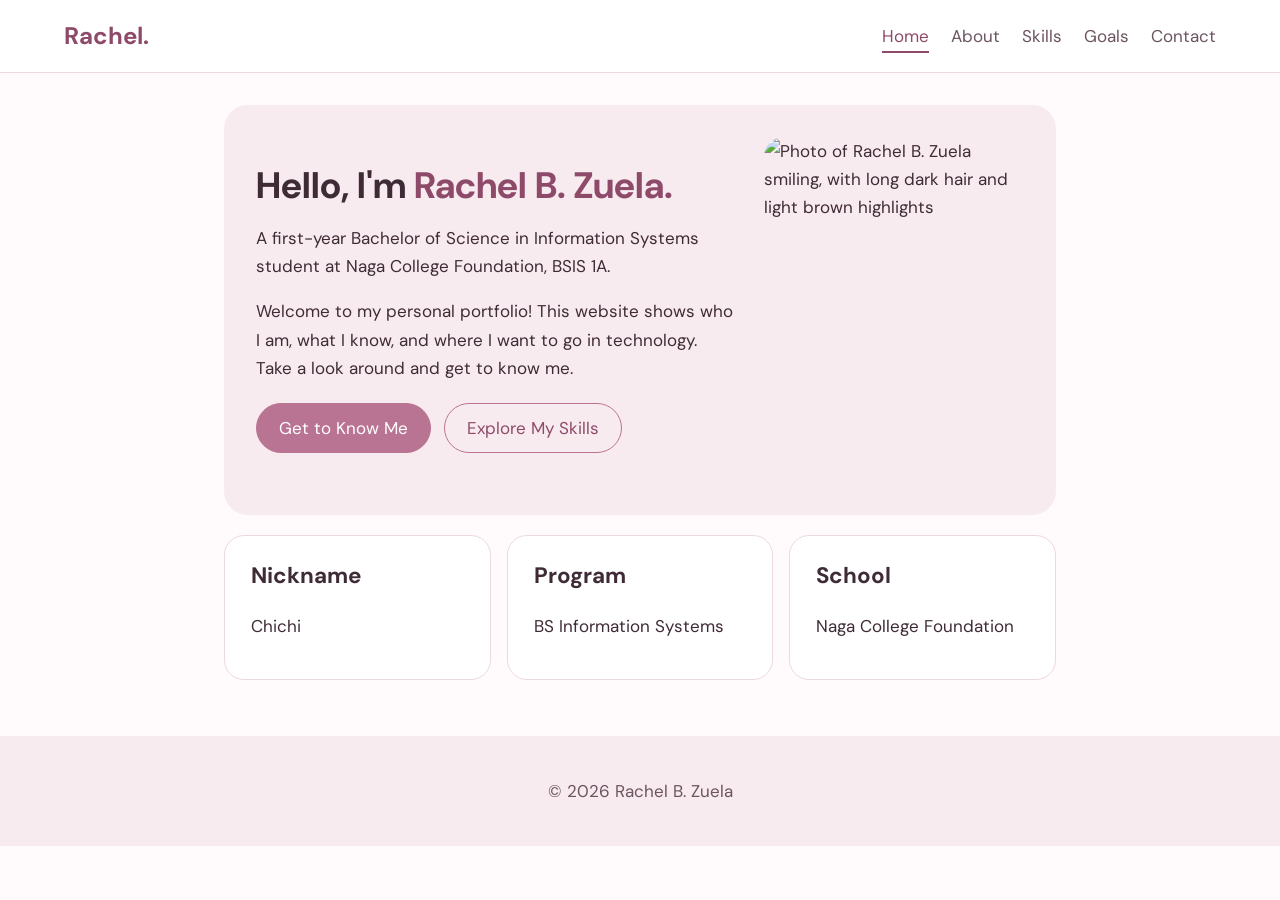
==== index.html @ 18209682 "Add files via upload" ====
<!DOCTYPE html>
<html lang="en">
<head>
<meta charset="UTF-8">
<meta name="viewport" content="width=device-width, initial-scale=1">
<title>Home | Rachel B. Zuela</title>
<link rel="preconnect" href="https://fonts.googleapis.com">
<link href="https://fonts.googleapis.com/css2?family=DM+Sans:wght@400;500;700&display=swap" rel="stylesheet">
<link rel="stylesheet" href="style.css">
</head>
<body>
<header>
<a class="logo" href="index.html">Rachel.</a>
<nav><ul>
<li><a href="index.html" aria-current="page">Home</a></li>
<li><a href="about.html">About</a></li>
<li><a href="skills.html">Skills</a></li>
<li><a href="goals.html">Goals</a></li>
<li><a href="contact.html">Contact</a></li>
</ul></nav>
</header>
<main>
<section class="hero">
<div class="hero-text">
<h1>Hello, I'm <span class="accent">Rachel B. Zuela.</span></h1>
<p>A first-year Bachelor of Science in Information Systems student at Naga College Foundation, BSIS 1A.</p>
<p>Welcome to my personal portfolio! This website shows who I am, what I know, and where I want to go in technology. Take a look around and get to know me.</p>
<a class="btn" href="about.html">Get to Know Me</a>
<a class="btn alt" href="skills.html">Explore My Skills</a>
</div>
<img class="avatar" src="images/avatar.jpg" alt="Photo of Rachel B. Zuela smiling, with long dark hair and light brown highlights">
</section>
<section class="grid">
<div class="card"><h2>Nickname</h2><p>Chichi</p></div>
<div class="card"><h2>Program</h2><p>BS Information Systems</p></div>
<div class="card"><h2>School</h2><p>Naga College Foundation</p></div>
</section>
</main>
<footer><p>&copy; 2026 Rachel B. Zuela</p></footer>
</body>
</html>
---- style.css ----
:root{--bg:#fffafb;--ink:#3f2b36;--muted:#6b5460;--accent:#8e4a69;--accent-2:#b97493;--soft:#f8ebef;--line:#ecd9e0}
*{box-sizing:border-box}
body{margin:0;font-family:'DM Sans',Arial,sans-serif;font-size:17px;line-height:1.65;color:var(--ink);background:var(--bg)}
header{display:flex;flex-wrap:wrap;justify-content:space-between;align-items:center;gap:8px 24px;padding:16px 5%;border-bottom:1px solid var(--line);background:#fff}
.logo{font-weight:700;font-size:1.5rem;color:var(--accent);text-decoration:none}
nav ul{list-style:none;display:flex;flex-wrap:wrap;gap:6px 22px;margin:0;padding:0}
nav a{color:var(--muted);text-decoration:none;padding:4px 0}
nav a:hover,nav a[aria-current="page"]{color:var(--accent);border-bottom:2px solid var(--accent)}
main{max-width:960px;margin:0 auto;padding:32px 5% 56px}
h1{font-size:2.3rem;line-height:1.2;margin:0 0 12px}
h2{font-size:1.4rem;margin:0 0 10px}
h3{font-size:1.1rem;margin:14px 0 2px}
.accent{color:var(--accent)}
.hero{background:var(--soft);border-radius:24px;padding:32px;display:flex;flex-wrap:wrap;gap:28px;align-items:center}
.hero-text{flex:1 1 320px}
.avatar{width:260px;max-width:100%;border-radius:20px;object-fit:cover;aspect-ratio:3/4}
.btn{display:inline-block;padding:10px 22px;border-radius:999px;text-decoration:none;background:var(--accent-2);color:#fff;border:1px solid var(--accent-2);margin:4px 8px 4px 0}
.btn.alt{background:transparent;color:var(--accent)}
.btn:hover{background:var(--accent);color:#fff}
.card{background:#fff;border:1px solid var(--line);border-radius:20px;padding:22px 26px;margin-top:20px}
.grid{display:grid;grid-template-columns:repeat(3,1fr);gap:16px}
.grid .card{margin-top:20px}
ul,ol{padding-left:22px;margin:6px 0}
.skill{display:flex;flex-wrap:wrap;align-items:center;gap:6px 14px;margin:10px 0}
.skill span:first-child{flex:1 1 160px}
.bar{flex:2 1 160px;height:10px;background:var(--soft);border-radius:99px;overflow:hidden}
.bar i{display:block;height:100%;background:var(--accent)}
.badge{font-size:.9rem;color:var(--accent);min-width:100px}
.photos{display:flex;flex-wrap:wrap;gap:14px}
.photos img{width:200px;max-width:100%;border-radius:14px}
a{color:var(--accent)}
footer{text-align:center;background:var(--soft);color:var(--muted);padding:24px 5%}
@media(max-width:700px){.grid{grid-template-columns:1fr}h1{font-size:1.8rem}.hero{padding:22px}}
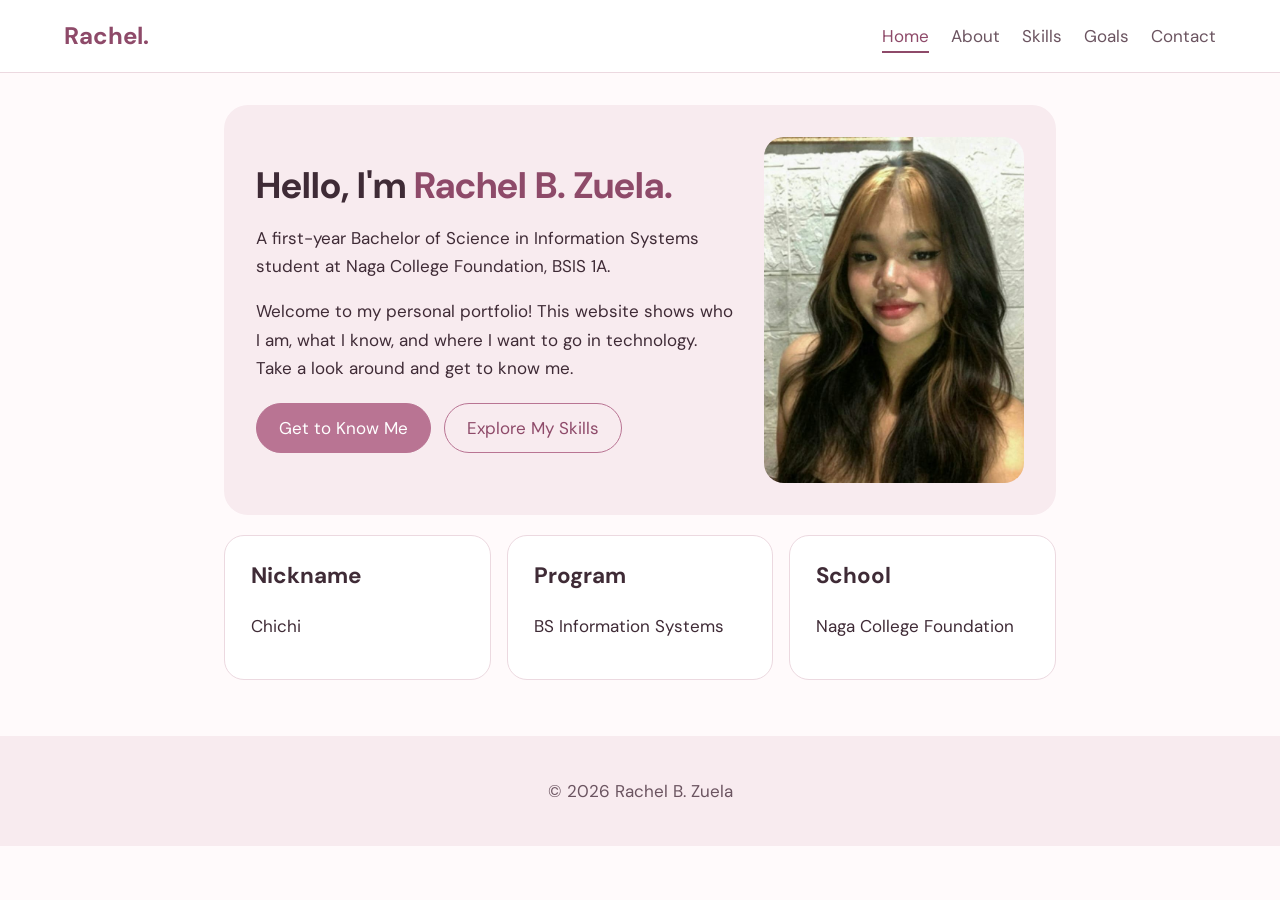
==== commit d421642b: "Update index.html" ====
--- a/index.html
+++ b/index.html
@@ -28,7 +28,7 @@
 <a class="btn" href="about.html">Get to Know Me</a>
 <a class="btn alt" href="skills.html">Explore My Skills</a>
 </div>
-<img class="avatar" src="images/avatar.jpg" alt="Photo of Rachel B. Zuela smiling, with long dark hair and light brown highlights">
+<img class="avatar" src="photo2.jpg" alt="Photo of Rachel B. Zuela smiling, with long dark hair and light brown highlights">
 </section>
 <section class="grid">
 <div class="card"><h2>Nickname</h2><p>Chichi</p></div>
